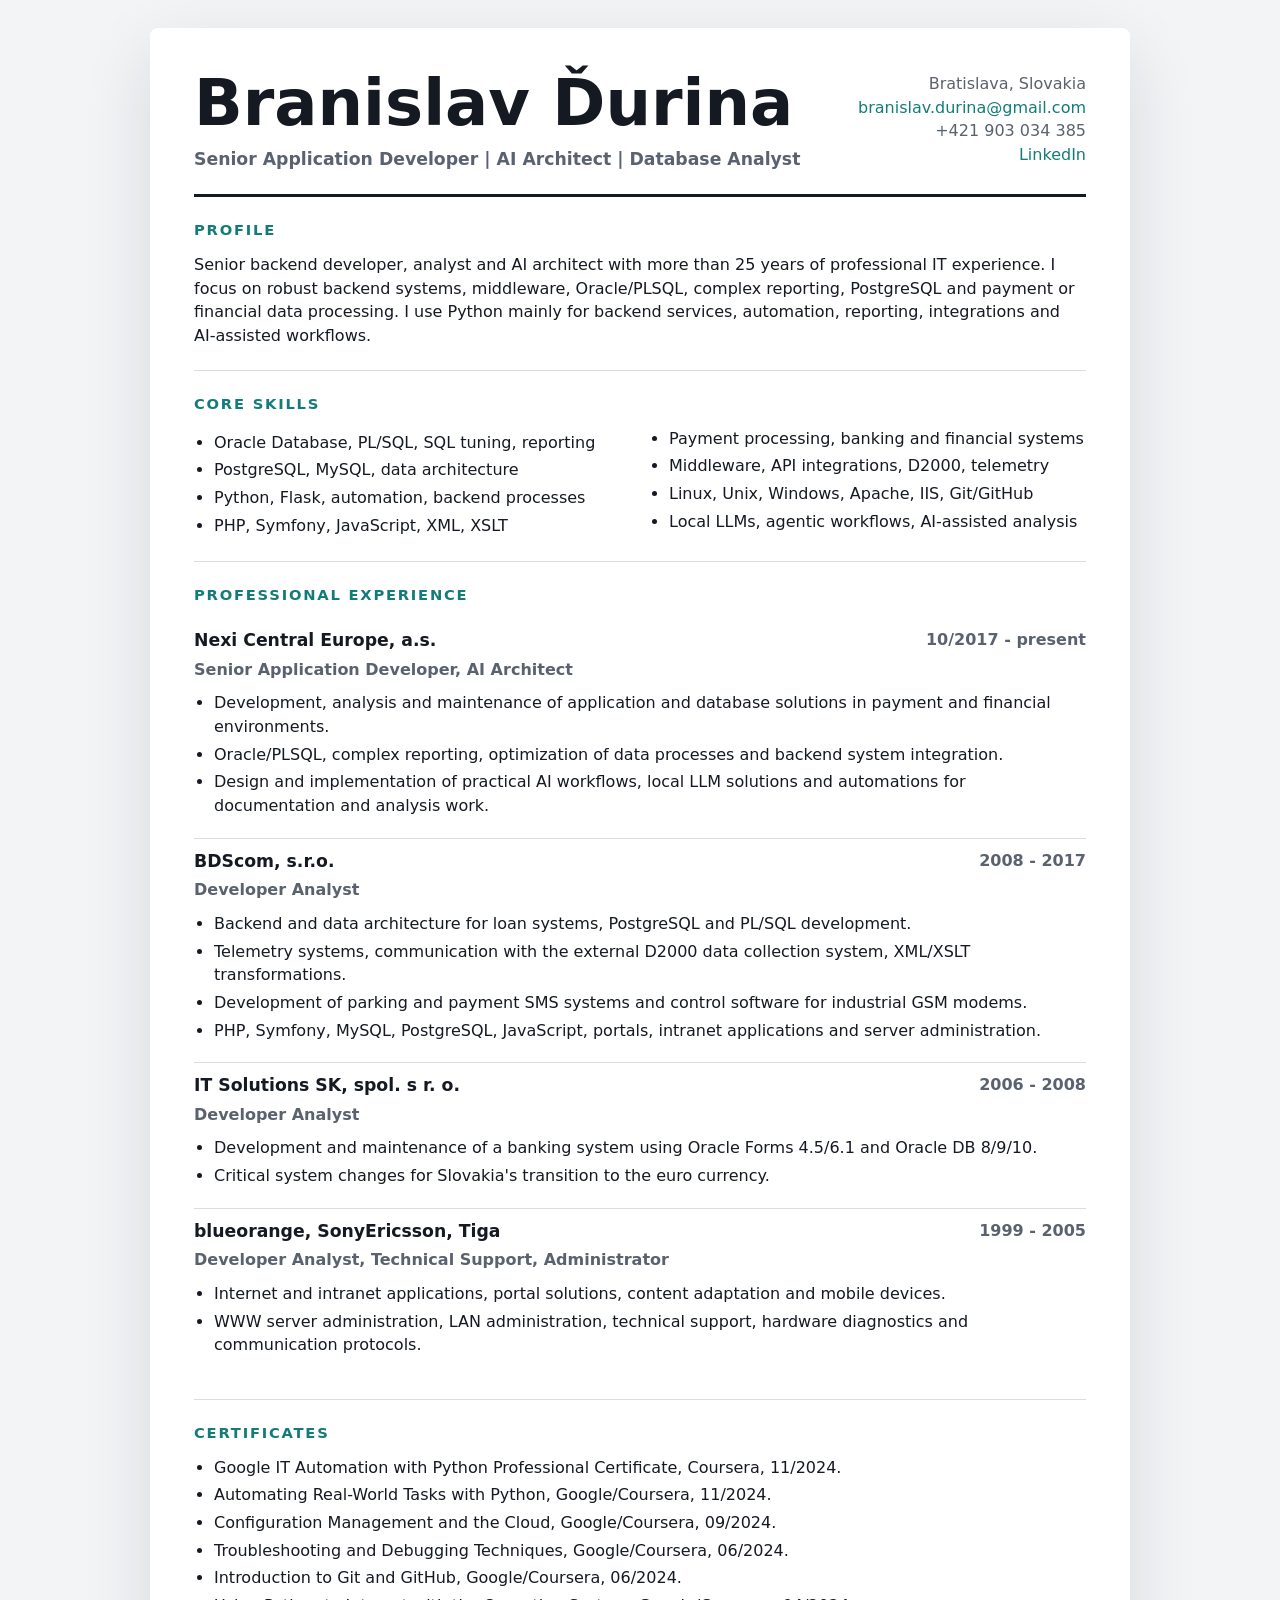
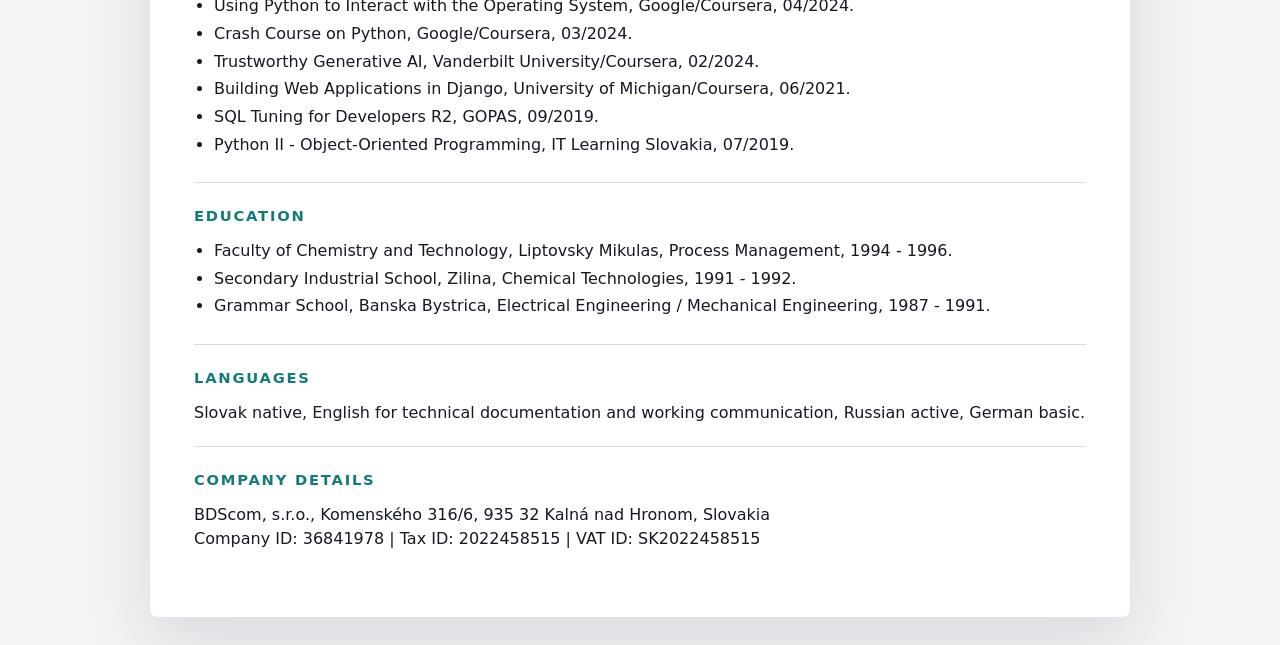
==== cv-en.html @ e4dffad6 "First web upload" ====
<!doctype html>
<html lang="en">
<head>
  <meta charset="utf-8">
  <meta name="viewport" content="width=device-width, initial-scale=1">
  <title>CV | Branislav Ďurina</title>
  <link rel="stylesheet" href="cv.css">
</head>
<body>
  <main class="cv">
    <header class="cv-header">
      <div>
        <h1>Branislav Ďurina</h1>
        <p>Senior Application Developer | AI Architect | Database Analyst</p>
      </div>
      <address>
        Bratislava, Slovakia<br>
        <a href="mailto:branislav.durina@gmail.com">branislav.durina@gmail.com</a><br>
        +421 903 034 385<br>
        <a href="https://www.linkedin.com/in/branislav-durina-622121284/">LinkedIn</a>
      </address>
    </header>

    <section>
      <h2>Profile</h2>
      <p>
        Senior backend developer, analyst and AI architect with more than 25
        years of professional IT experience. I focus on robust backend systems,
        middleware, Oracle/PLSQL, complex reporting, PostgreSQL and payment or
        financial data processing. I use Python mainly for backend services,
        automation, reporting, integrations and AI-assisted workflows.
      </p>
    </section>

    <section>
      <h2>Core Skills</h2>
      <ul class="columns">
        <li>Oracle Database, PL/SQL, SQL tuning, reporting</li>
        <li>PostgreSQL, MySQL, data architecture</li>
        <li>Python, Flask, automation, backend processes</li>
        <li>PHP, Symfony, JavaScript, XML, XSLT</li>
        <li>Payment processing, banking and financial systems</li>
        <li>Middleware, API integrations, D2000, telemetry</li>
        <li>Linux, Unix, Windows, Apache, IIS, Git/GitHub</li>
        <li>Local LLMs, agentic workflows, AI-assisted analysis</li>
      </ul>
    </section>

    <section>
      <h2>Professional Experience</h2>
      <article>
        <div class="row">
          <h3>Nexi Central Europe, a.s.</h3>
          <span>10/2017 - present</span>
        </div>
        <p class="role">Senior Application Developer, AI Architect</p>
        <ul>
          <li>Development, analysis and maintenance of application and database solutions in payment and financial environments.</li>
          <li>Oracle/PLSQL, complex reporting, optimization of data processes and backend system integration.</li>
          <li>Design and implementation of practical AI workflows, local LLM solutions and automations for documentation and analysis work.</li>
        </ul>
      </article>

      <article>
        <div class="row">
          <h3>BDScom, s.r.o.</h3>
          <span>2008 - 2017</span>
        </div>
        <p class="role">Developer Analyst</p>
        <ul>
          <li>Backend and data architecture for loan systems, PostgreSQL and PL/SQL development.</li>
          <li>Telemetry systems, communication with the external D2000 data collection system, XML/XSLT transformations.</li>
          <li>Development of parking and payment SMS systems and control software for industrial GSM modems.</li>
          <li>PHP, Symfony, MySQL, PostgreSQL, JavaScript, portals, intranet applications and server administration.</li>
        </ul>
      </article>

      <article>
        <div class="row">
          <h3>IT Solutions SK, spol. s r. o.</h3>
          <span>2006 - 2008</span>
        </div>
        <p class="role">Developer Analyst</p>
        <ul>
          <li>Development and maintenance of a banking system using Oracle Forms 4.5/6.1 and Oracle DB 8/9/10.</li>
          <li>Critical system changes for Slovakia's transition to the euro currency.</li>
        </ul>
      </article>

      <article>
        <div class="row">
          <h3>blueorange, SonyEricsson, Tiga</h3>
          <span>1999 - 2005</span>
        </div>
        <p class="role">Developer Analyst, Technical Support, Administrator</p>
        <ul>
          <li>Internet and intranet applications, portal solutions, content adaptation and mobile devices.</li>
          <li>WWW server administration, LAN administration, technical support, hardware diagnostics and communication protocols.</li>
        </ul>
      </article>
    </section>

    <section>
      <h2>Certificates</h2>
      <ul>
        <li>Google IT Automation with Python Professional Certificate, Coursera, 11/2024.</li>
        <li>Automating Real-World Tasks with Python, Google/Coursera, 11/2024.</li>
        <li>Configuration Management and the Cloud, Google/Coursera, 09/2024.</li>
        <li>Troubleshooting and Debugging Techniques, Google/Coursera, 06/2024.</li>
        <li>Introduction to Git and GitHub, Google/Coursera, 06/2024.</li>
        <li>Using Python to Interact with the Operating System, Google/Coursera, 04/2024.</li>
        <li>Crash Course on Python, Google/Coursera, 03/2024.</li>
        <li>Trustworthy Generative AI, Vanderbilt University/Coursera, 02/2024.</li>
        <li>Building Web Applications in Django, University of Michigan/Coursera, 06/2021.</li>
        <li>SQL Tuning for Developers R2, GOPAS, 09/2019.</li>
        <li>Python II - Object-Oriented Programming, IT Learning Slovakia, 07/2019.</li>
      </ul>
    </section>

    <section>
      <h2>Education</h2>
      <ul>
        <li>Faculty of Chemistry and Technology, Liptovsky Mikulas, Process Management, 1994 - 1996.</li>
        <li>Secondary Industrial School, Zilina, Chemical Technologies, 1991 - 1992.</li>
        <li>Grammar School, Banska Bystrica, Electrical Engineering / Mechanical Engineering, 1987 - 1991.</li>
      </ul>
    </section>

    <section>
      <h2>Languages</h2>
      <p>Slovak native, English for technical documentation and working communication, Russian active, German basic.</p>
    </section>

    <section>
      <h2>Company Details</h2>
      <p>BDScom, s.r.o., Komenského 316/6, 935 32 Kalná nad Hronom, Slovakia</p>
      <p>Company ID: 36841978 | Tax ID: 2022458515 | VAT ID: SK2022458515</p>
    </section>
  </main>
</body>
</html>
---- cv.css ----
:root {
  --ink: #151922;
  --muted: #5a6270;
  --line: #d8dce3;
  --accent: #137c78;
}

* {
  box-sizing: border-box;
}

body {
  margin: 0;
  color: var(--ink);
  background: #f3f4f6;
  font-family: Inter, ui-sans-serif, system-ui, -apple-system, BlinkMacSystemFont, "Segoe UI", sans-serif;
  line-height: 1.48;
}

a {
  color: var(--accent);
  text-decoration: none;
}

.cv {
  width: min(980px, calc(100% - 32px));
  margin: 28px auto;
  padding: 44px;
  border-radius: 8px;
  background: #fff;
  box-shadow: 0 24px 70px rgba(21, 25, 34, 0.12);
}

.cv-header {
  display: grid;
  grid-template-columns: minmax(0, 1fr) auto;
  gap: 24px;
  padding-bottom: 22px;
  border-bottom: 3px solid var(--ink);
}

h1 {
  margin: 0;
  font-size: clamp(2.2rem, 5vw, 4.2rem);
  line-height: 0.98;
  letter-spacing: 0;
}

.cv-header p {
  margin: 12px 0 0;
  color: var(--muted);
  font-size: 1.08rem;
  font-weight: 700;
}

address {
  color: var(--muted);
  font-style: normal;
  text-align: right;
}

section {
  padding: 22px 0;
  border-bottom: 1px solid var(--line);
}

section:last-child {
  border-bottom: 0;
}

h2 {
  margin: 0 0 12px;
  color: var(--accent);
  font-size: 0.92rem;
  letter-spacing: 0.12em;
  text-transform: uppercase;
}

h3 {
  margin: 0;
  font-size: 1.08rem;
}

p {
  margin: 0;
}

ul {
  margin: 10px 0 0;
  padding-left: 20px;
}

li {
  margin: 4px 0;
}

.columns {
  columns: 2;
  column-gap: 38px;
}

article {
  padding: 10px 0 16px;
}

article + article {
  border-top: 1px solid var(--line);
}

.row {
  display: flex;
  justify-content: space-between;
  gap: 18px;
}

.row span,
.role {
  color: var(--muted);
  font-weight: 700;
}

.role {
  margin-top: 4px;
}

@media (max-width: 720px) {
  .cv {
    width: 100%;
    margin: 0;
    padding: 24px;
    border-radius: 0;
  }

  .cv-header {
    grid-template-columns: 1fr;
  }

  address {
    text-align: left;
  }

  .columns {
    columns: 1;
  }

  .row {
    display: block;
  }
}

@media print {
  body {
    background: #fff;
  }

  .cv {
    width: 100%;
    margin: 0;
    padding: 0;
    box-shadow: none;
  }

  section {
    break-inside: avoid;
  }
}
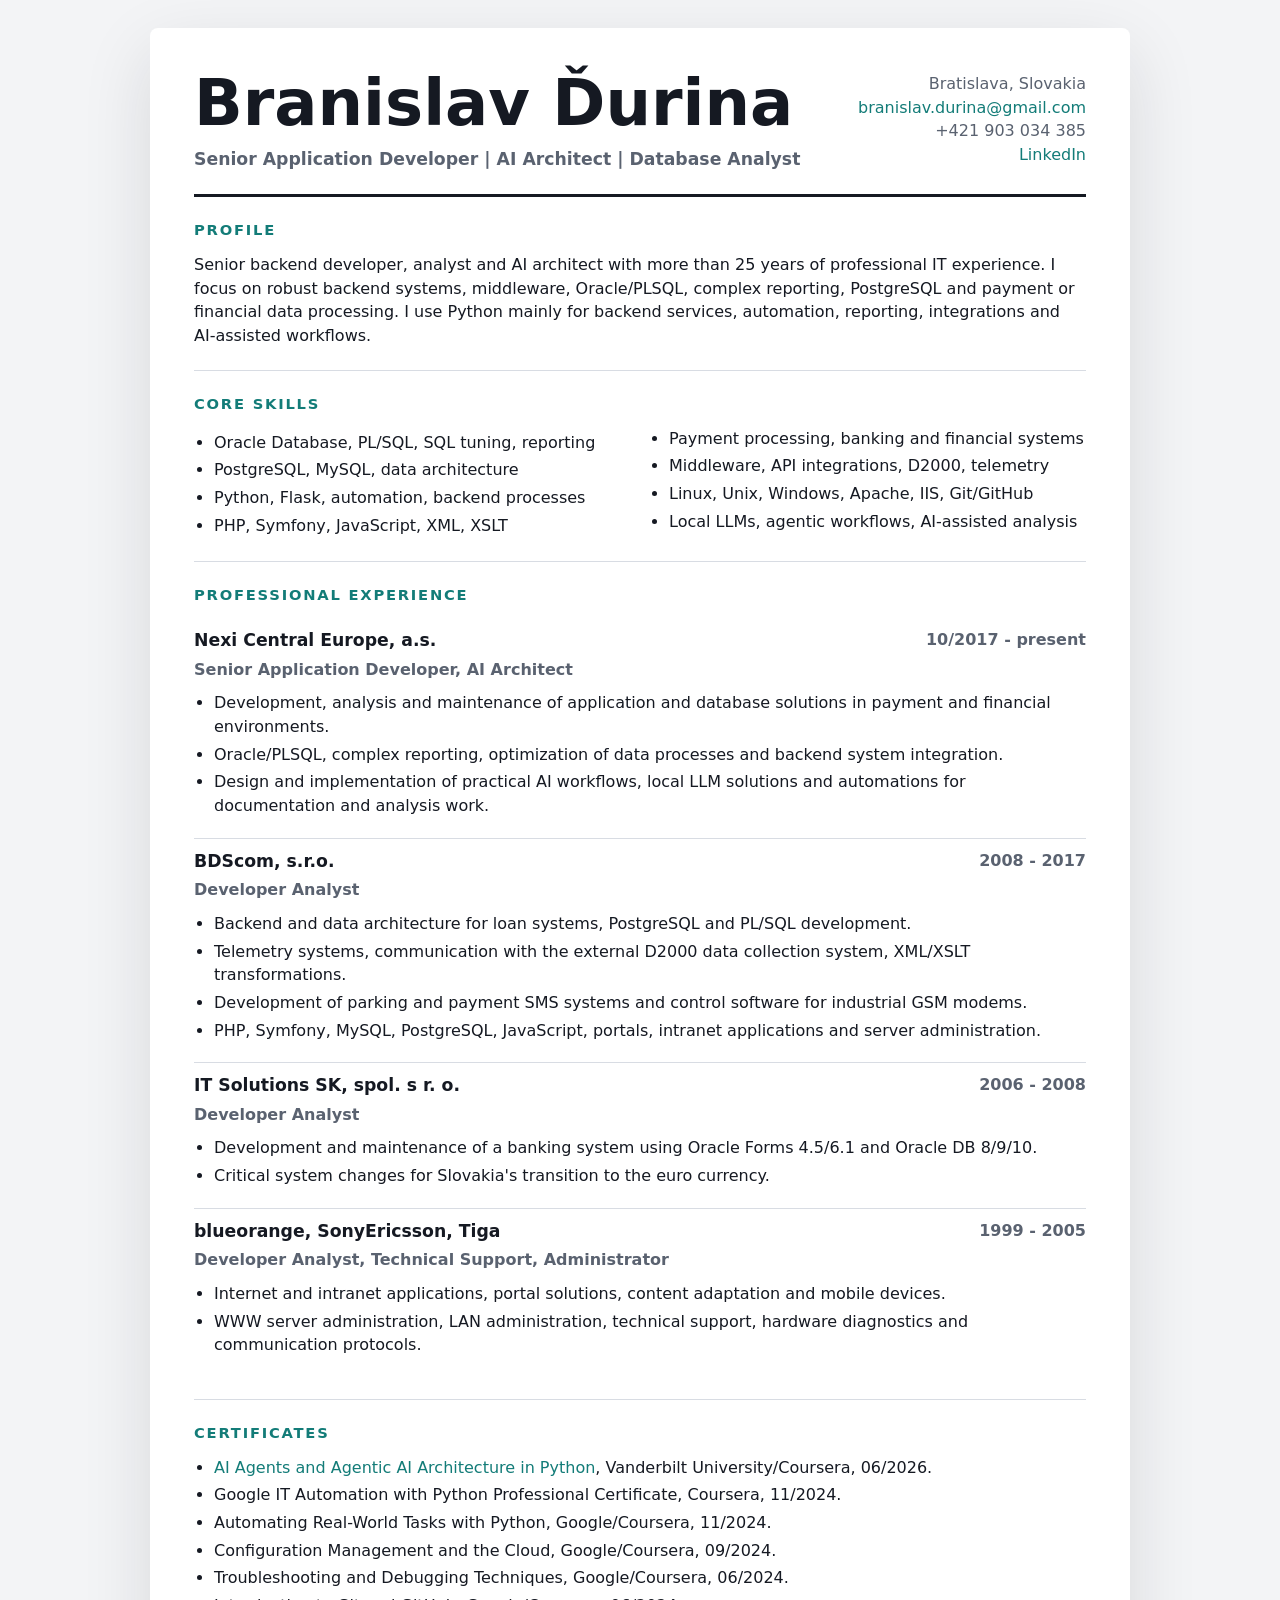
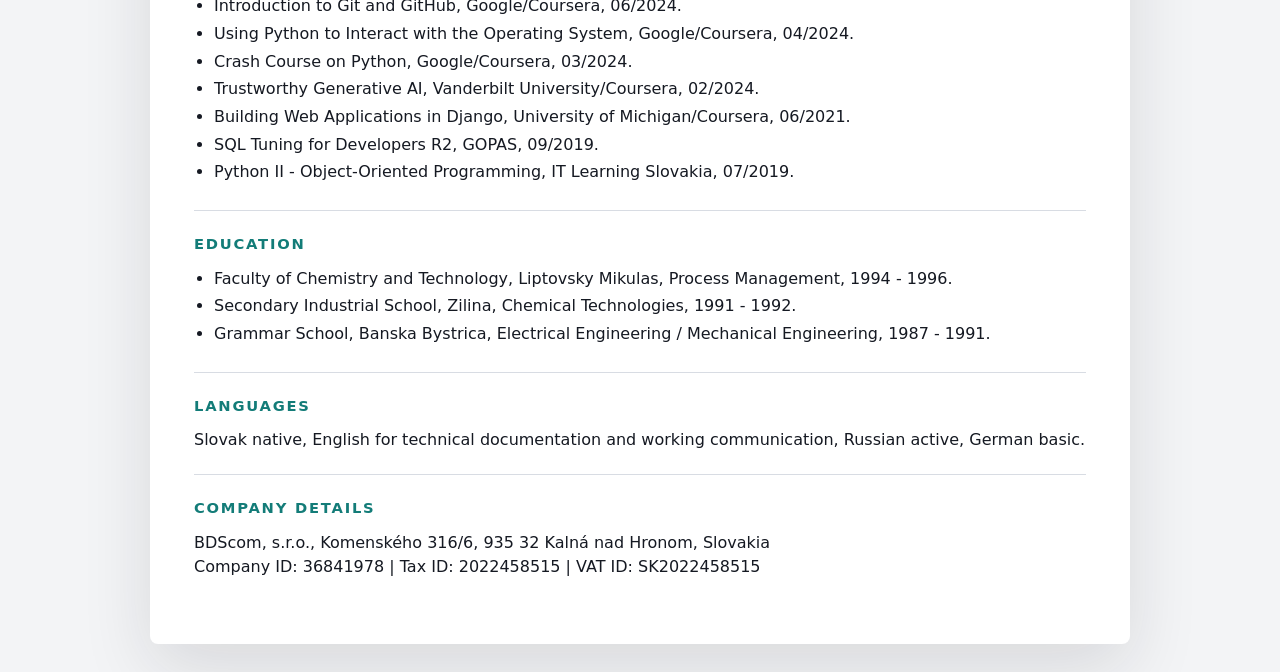
==== commit c554db8e: "Pridany ceertifikat o orchestracii" ====
--- a/cv-en.html
+++ b/cv-en.html
@@ -5,6 +5,22 @@
   <meta name="viewport" content="width=device-width, initial-scale=1">
   <title>CV | Branislav Ďurina</title>
   <link rel="stylesheet" href="cv.css">
+<!-- Google tag (gtag.js) -->
+<script async src="https://www.googletagmanager.com/gtag/js?id=G-E6BMVDV54V"></script>
+<script>
+  window.dataLayer = window.dataLayer || [];
+  function gtag(){dataLayer.push(arguments);}
+  gtag('js', new Date());
+
+  gtag('config', 'G-E6BMVDV54V');
+</script>
+  <script type="text/javascript">
+    (function(c,l,a,r,i,t,y){
+        c[a]=c[a]||function(){(c[a].q=c[a].q||[]).push(arguments)};
+        t=l.createElement(r);t.async=1;t.src="https://www.clarity.ms/tag/"+i;
+        y=l.getElementsByTagName(r)[0];y.parentNode.insertBefore(t,y);
+    })(window, document, "clarity", "script", "x1aprv303j");
+</script>
 </head>
 <body>
   <main class="cv">
@@ -103,6 +119,7 @@
     <section>
       <h2>Certificates</h2>
       <ul>
+        <li><a href="https://www.coursera.org/account/accomplishments/certificate/810QAFETGCQF">AI Agents and Agentic AI Architecture in Python</a>, Vanderbilt University/Coursera, 06/2026.</li>
         <li>Google IT Automation with Python Professional Certificate, Coursera, 11/2024.</li>
         <li>Automating Real-World Tasks with Python, Google/Coursera, 11/2024.</li>
         <li>Configuration Management and the Cloud, Google/Coursera, 09/2024.</li>
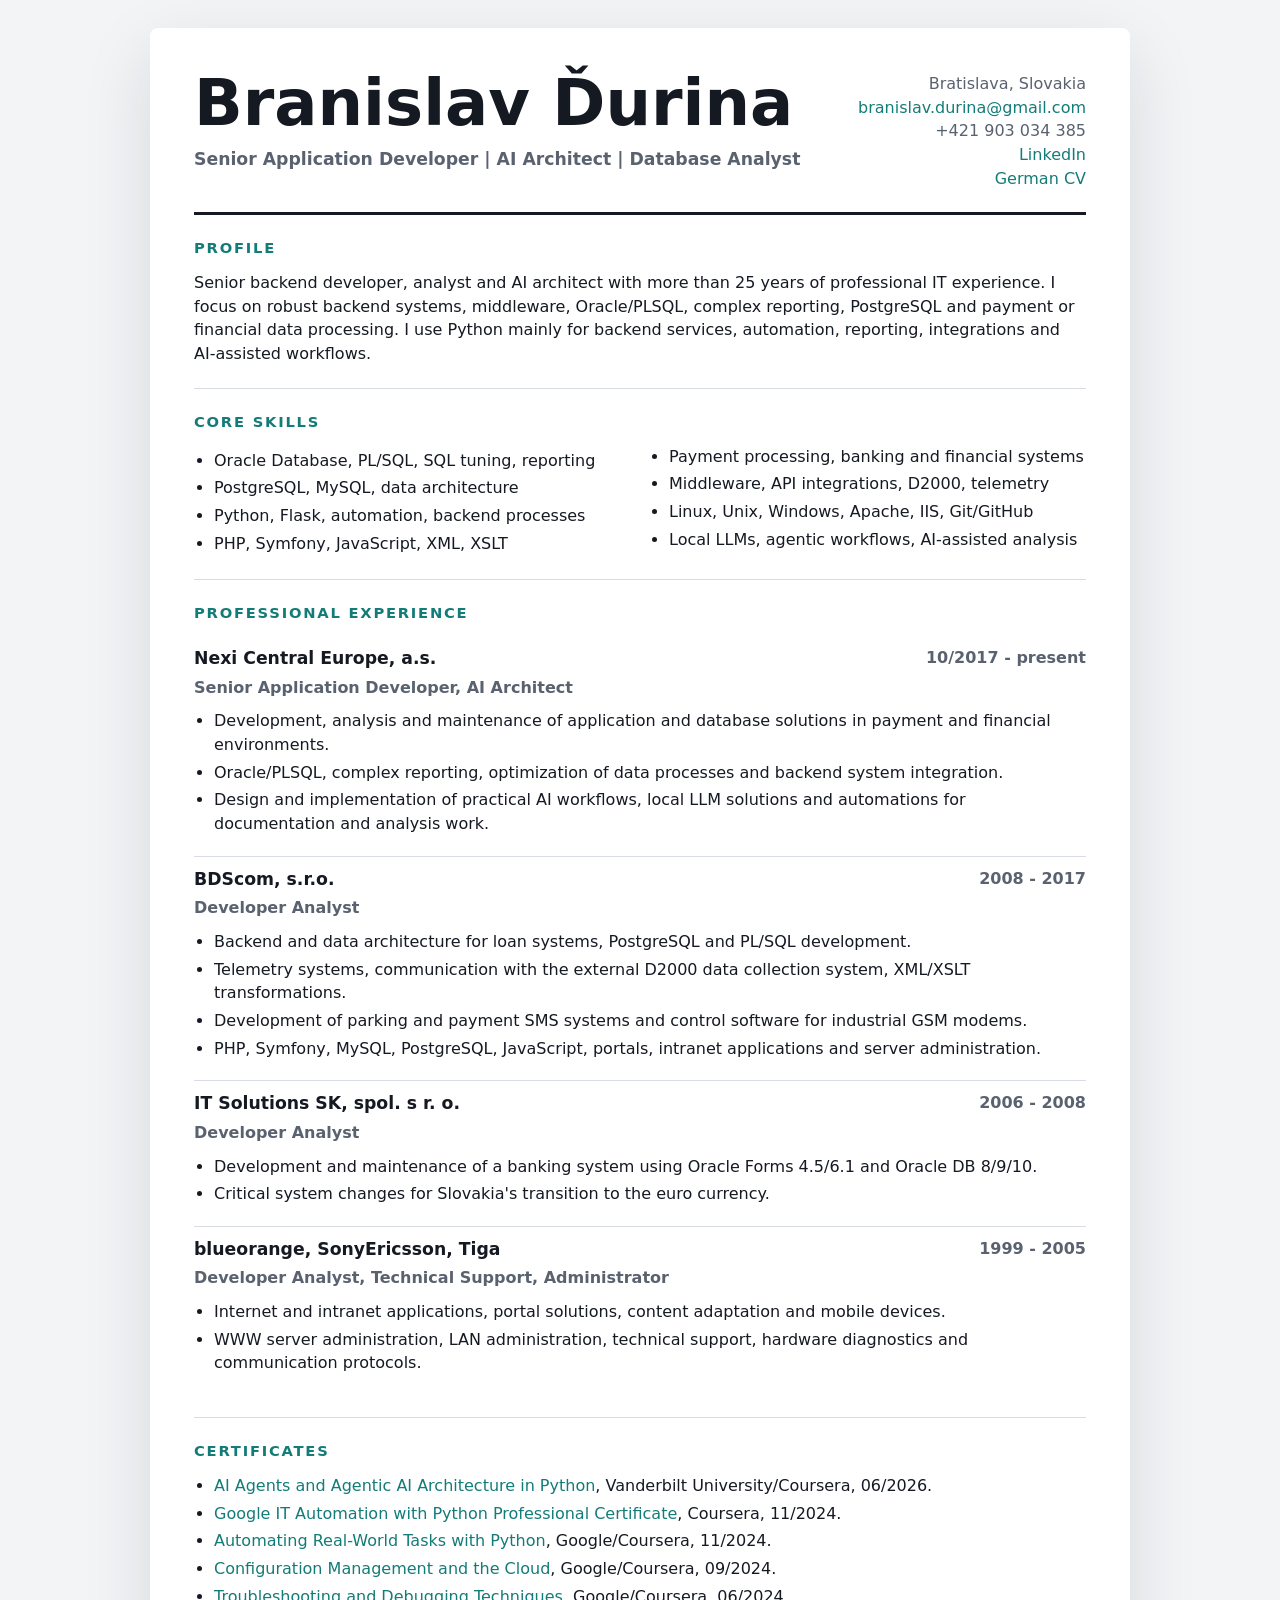
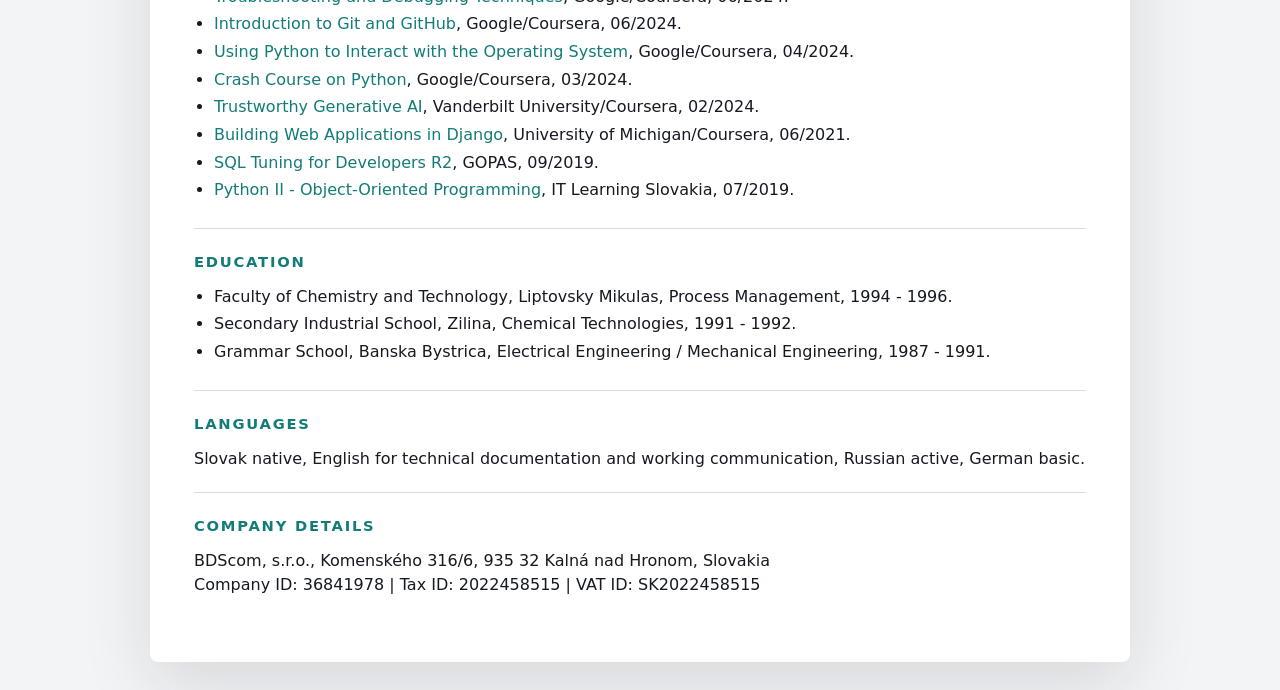
==== commit 0d6d0666: "Update CVs and navigation to include German version and certificate links" ====
--- a/cv-en.html
+++ b/cv-en.html
@@ -34,6 +34,8 @@
         <a href="mailto:branislav.durina@gmail.com">branislav.durina@gmail.com</a><br>
         +421 903 034 385<br>
         <a href="https://www.linkedin.com/in/branislav-durina-622121284/">LinkedIn</a>
+        <br>
+        <a href="cv-de.html" lang="de">German CV</a>
       </address>
     </header>
 
@@ -119,18 +121,18 @@
     <section>
       <h2>Certificates</h2>
       <ul>
-        <li><a href="https://www.coursera.org/account/accomplishments/certificate/810QAFETGCQF">AI Agents and Agentic AI Architecture in Python</a>, Vanderbilt University/Coursera, 06/2026.</li>
-        <li>Google IT Automation with Python Professional Certificate, Coursera, 11/2024.</li>
-        <li>Automating Real-World Tasks with Python, Google/Coursera, 11/2024.</li>
-        <li>Configuration Management and the Cloud, Google/Coursera, 09/2024.</li>
-        <li>Troubleshooting and Debugging Techniques, Google/Coursera, 06/2024.</li>
-        <li>Introduction to Git and GitHub, Google/Coursera, 06/2024.</li>
-        <li>Using Python to Interact with the Operating System, Google/Coursera, 04/2024.</li>
-        <li>Crash Course on Python, Google/Coursera, 03/2024.</li>
-        <li>Trustworthy Generative AI, Vanderbilt University/Coursera, 02/2024.</li>
-        <li>Building Web Applications in Django, University of Michigan/Coursera, 06/2021.</li>
-        <li>SQL Tuning for Developers R2, GOPAS, 09/2019.</li>
-        <li>Python II - Object-Oriented Programming, IT Learning Slovakia, 07/2019.</li>
+        <li><a href="https://www.coursera.org/account/accomplishments/verify/810QAFETGCQF">AI Agents and Agentic AI Architecture in Python</a>, Vanderbilt University/Coursera, 06/2026.</li>
+        <li><a href="https://coursera.org/verify/professional-cert/6PUX1613VMT2">Google IT Automation with Python Professional Certificate</a>, Coursera, 11/2024.</li>
+        <li><a href="https://coursera.org/verify/0P07EY0A3JIQ">Automating Real-World Tasks with Python</a>, Google/Coursera, 11/2024.</li>
+        <li><a href="https://coursera.org/verify/G2LVGT5CZKJ5">Configuration Management and the Cloud</a>, Google/Coursera, 09/2024.</li>
+        <li><a href="https://coursera.org/verify/4E97GPVCS6V2">Troubleshooting and Debugging Techniques</a>, Google/Coursera, 06/2024.</li>
+        <li><a href="https://coursera.org/verify/ED6C5YABGMQM">Introduction to Git and GitHub</a>, Google/Coursera, 06/2024.</li>
+        <li><a href="https://coursera.org/verify/3Q5EME3G4PT9">Using Python to Interact with the Operating System</a>, Google/Coursera, 04/2024.</li>
+        <li><a href="https://coursera.org/verify/9P7S3YLVNGZR">Crash Course on Python</a>, Google/Coursera, 03/2024.</li>
+        <li><a href="https://coursera.org/verify/542493R3677S">Trustworthy Generative AI</a>, Vanderbilt University/Coursera, 02/2024.</li>
+        <li><a href="https://coursera.org/verify/PNFKXG9GSY5X">Building Web Applications in Django</a>, University of Michigan/Coursera, 06/2021.</li>
+        <li><a href="index-en.html#certificates">SQL Tuning for Developers R2</a>, GOPAS, 09/2019.</li>
+        <li><a href="index-en.html#certificates">Python II - Object-Oriented Programming</a>, IT Learning Slovakia, 07/2019.</li>
       </ul>
     </section>
 
